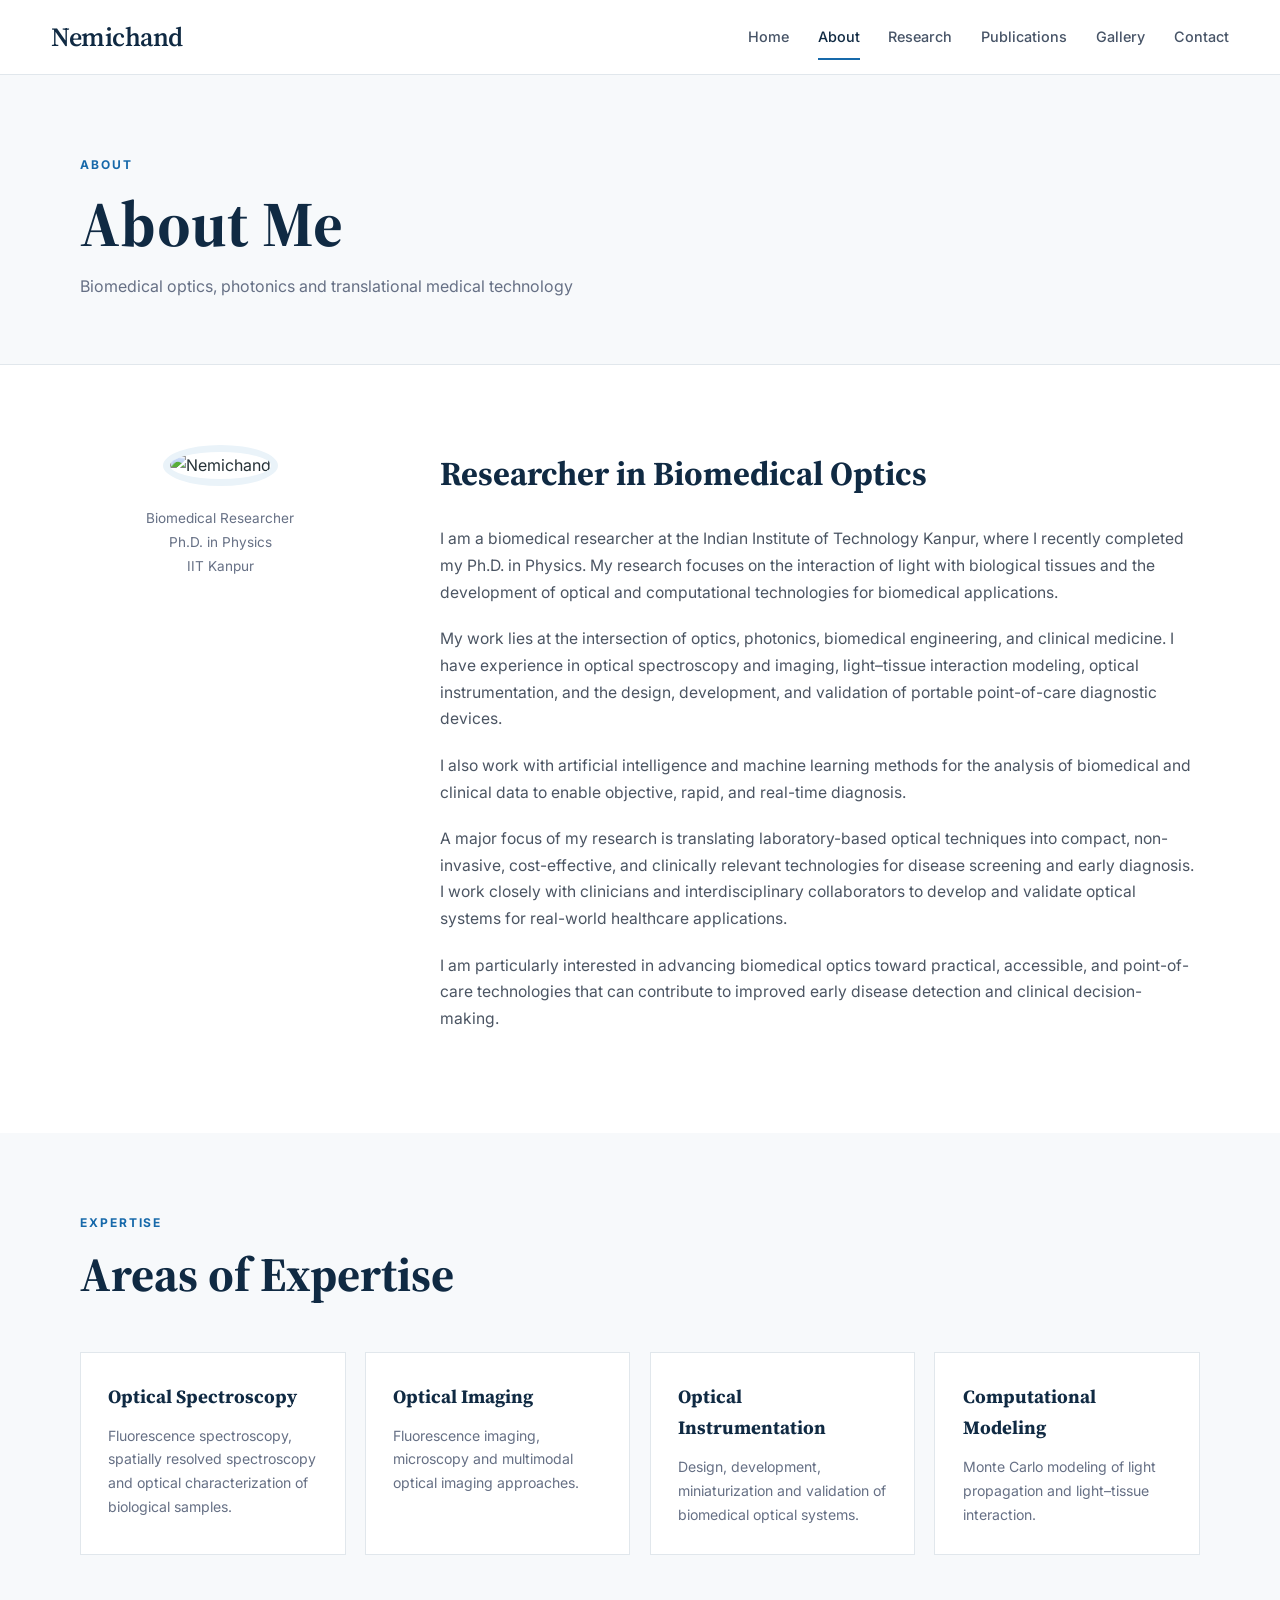
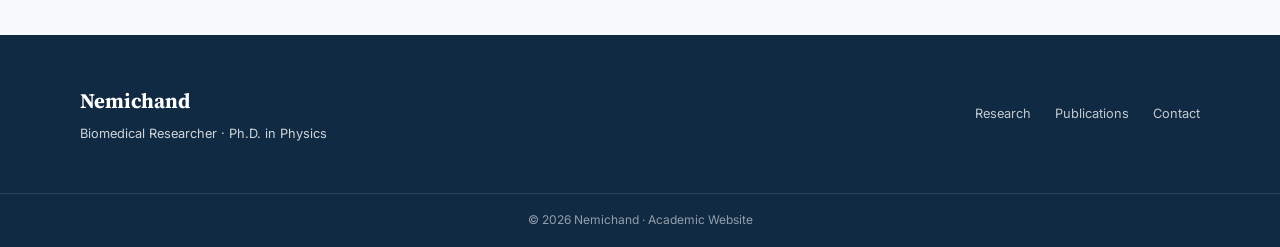
==== about.html @ a951f39e "Create about.html" ====
<!DOCTYPE html>
<html lang="en">

<head>

  <meta charset="UTF-8">
  <meta name="viewport" content="width=device-width, initial-scale=1.0">

  <title>About | Nemichand</title>

  <link rel="preconnect" href="https://fonts.googleapis.com">
  <link rel="preconnect" href="https://fonts.gstatic.com" crossorigin>

  <link href="https://fonts.googleapis.com/css2?family=Inter:wght@400;500;600;700&family=Source+Serif+4:wght@500;600&display=swap"
        rel="stylesheet">

  <link rel="stylesheet" href="style.css">

</head>

<body>


<header class="site-header">

  <div class="nav-container">

    <a href="index.html" class="logo">Nemichand</a>

    <nav class="main-nav">

      <a href="index.html">Home</a>
      <a href="about.html" class="active">About</a>
      <a href="research.html">Research</a>
      <a href="publications.html">Publications</a>
      <a href="gallery.html">Gallery</a>
      <a href="contact.html">Contact</a>

    </nav>

  </div>

</header>


<main>

<section class="page-header">

  <div class="container">

    <p class="eyebrow">ABOUT</p>

    <h1>About Me</h1>

    <p>
      Biomedical optics, photonics and translational medical technology
    </p>

  </div>

</section>


<section class="content-section">

  <div class="container">

    <div class="about-grid">

      <div class="profile-column">

        <img
          src="profile1.jpeg"
          alt="Nemichand"
          class="profile-image"
        >

        <div class="profile-caption">
          Biomedical Researcher<br>
          Ph.D. in Physics<br>
          IIT Kanpur
        </div>

      </div>


      <div class="about-text">

        <h2>
          Researcher in Biomedical Optics
        </h2>

        <p>
          I am a biomedical researcher at the Indian Institute of
          Technology Kanpur, where I recently completed my Ph.D. in
          Physics. My research focuses on the interaction of light with
          biological tissues and the development of optical and
          computational technologies for biomedical applications.
        </p>

        <p>
          My work lies at the intersection of optics, photonics,
          biomedical engineering, and clinical medicine. I have
          experience in optical spectroscopy and imaging, light–tissue
          interaction modeling, optical instrumentation, and the design,
          development, and validation of portable point-of-care
          diagnostic devices.
        </p>

        <p>
          I also work with artificial intelligence and machine learning
          methods for the analysis of biomedical and clinical data to
          enable objective, rapid, and real-time diagnosis.
        </p>

        <p>
          A major focus of my research is translating laboratory-based
          optical techniques into compact, non-invasive, cost-effective,
          and clinically relevant technologies for disease screening and
          early diagnosis. I work closely with clinicians and
          interdisciplinary collaborators to develop and validate optical
          systems for real-world healthcare applications.
        </p>

        <p>
          I am particularly interested in advancing biomedical optics
          toward practical, accessible, and point-of-care technologies
          that can contribute to improved early disease detection and
          clinical decision-making.
        </p>

      </div>

    </div>

  </div>

</section>


<section class="content-section light-section">

  <div class="container">

    <div class="section-heading">

      <p class="eyebrow">EXPERTISE</p>

      <h2>Areas of Expertise</h2>

    </div>


    <div class="expertise-grid">

      <div class="expertise-card">
        <h3>Optical Spectroscopy</h3>
        <p>
          Fluorescence spectroscopy, spatially resolved spectroscopy
          and optical characterization of biological samples.
        </p>
      </div>

      <div class="expertise-card">
        <h3>Optical Imaging</h3>
        <p>
          Fluorescence imaging, microscopy and multimodal optical
          imaging approaches.
        </p>
      </div>

      <div class="expertise-card">
        <h3>Optical Instrumentation</h3>
        <p>
          Design, development, miniaturization and validation of
          biomedical optical systems.
        </p>
      </div>

      <div class="expertise-card">
        <h3>Computational Modeling</h3>
        <p>
          Monte Carlo modeling of light propagation and light–tissue
          interaction.
        </p>
      </div>

    </div>

  </div>

</section>

</main>


<footer>

  <div class="footer-container">

    <div>
      <strong>Nemichand</strong>
      <p>Biomedical Researcher · Ph.D. in Physics</p>
    </div>

    <div class="footer-links">
      <a href="research.html">Research</a>
      <a href="publications.html">Publications</a>
      <a href="contact.html">Contact</a>
    </div>

  </div>

  <div class="copyright">
    © 2026 Nemichand · Academic Website
  </div>

</footer>

</body>
</html>
---- style.css ----
/* =========================================================
   GLOBAL
========================================================= */

* {
  margin: 0;
  padding: 0;
  box-sizing: border-box;
}

:root {
  --navy: #102a43;
  --blue: #1769aa;
  --light-blue: #eaf3f9;
  --text: #263238;
  --muted: #667085;
  --light: #f7f9fb;
  --white: #ffffff;
  --border: #e1e7ec;
}

html {
  scroll-behavior: smooth;
}

body {
  font-family: 'Inter', sans-serif;
  line-height: 1.7;
  color: var(--text);
  background: var(--white);
}

a {
  color: inherit;
}

.container {
  width: min(90%, 1120px);
  margin: auto;
}


/* =========================================================
   HEADER
========================================================= */

.site-header {
  background: rgba(255, 255, 255, 0.97);
  border-bottom: 1px solid var(--border);
  position: sticky;
  top: 0;
  z-index: 1000;
}

.nav-container {
  width: min(92%, 1200px);
  margin: auto;

  min-height: 74px;

  display: flex;
  align-items: center;
  justify-content: space-between;
}

.logo {
  text-decoration: none;
  color: var(--navy);

  font-family: 'Source Serif 4', serif;
  font-size: 1.65rem;
  font-weight: 600;

  letter-spacing: -0.02em;
}

.main-nav {
  display: flex;
  align-items: center;
  gap: 1.8rem;
}

.main-nav a {
  position: relative;

  text-decoration: none;
  color: #475467;

  font-size: 0.9rem;
  font-weight: 500;

  padding: 0.4rem 0;
}

.main-nav a::after {
  content: "";

  position: absolute;
  left: 0;
  bottom: -4px;

  width: 0;
  height: 2px;

  background: var(--blue);

  transition: width 0.25s ease;
}

.main-nav a:hover,
.main-nav a.active {
  color: var(--navy);
}

.main-nav a:hover::after,
.main-nav a.active::after {
  width: 100%;
}


/* =========================================================
   HERO
========================================================= */

.hero {
  min-height: calc(100vh - 74px);

  background:
    linear-gradient(
      90deg,
      rgba(8, 25, 40, 0.88),
      rgba(8, 25, 40, 0.55),
      rgba(8, 25, 40, 0.35)
    ),
    url("back2.jpeg") center / cover no-repeat;

  display: flex;
  align-items: center;
}

.hero-content {
  width: min(90%, 1120px);
  margin: auto;

  color: white;
}

.hero-label {
  font-size: 0.78rem;
  font-weight: 600;

  letter-spacing: 0.18em;

  margin-bottom: 1.2rem;

  opacity: 0.9;
}

.hero-content h1 {
  font-family: 'Source Serif 4', serif;

  font-size: clamp(3.2rem, 7vw, 5.8rem);
  line-height: 1.05;

  font-weight: 600;

  margin-bottom: 1rem;
}

.hero-subtitle {
  font-size: 1.25rem;
  line-height: 1.6;

  margin-bottom: 1.2rem;
}

.hero-description {
  max-width: 680px;

  font-size: 1.05rem;
  line-height: 1.8;

  color: rgba(255, 255, 255, 0.88);

  margin-bottom: 2rem;
}

.hero-buttons {
  display: flex;
  gap: 1rem;
  flex-wrap: wrap;
}


/* =========================================================
   BUTTONS
========================================================= */

.btn {
  display: inline-block;

  padding: 0.75rem 1.4rem;

  border-radius: 4px;

  text-decoration: none;

  font-size: 0.9rem;
  font-weight: 600;

  transition:
    transform 0.2s ease,
    background 0.2s ease;
}

.btn:hover {
  transform: translateY(-2px);
}

.btn-primary {
  background: var(--blue);
  color: white;
}

.btn-primary:hover {
  background: #125789;
}

.btn-outline {
  color: white;
  border: 1px solid rgba(255, 255, 255, 0.65);
}

.btn-outline:hover {
  background: rgba(255, 255, 255, 0.1);
}


/* =========================================================
   HOME SECTION
========================================================= */

.home-section {
  padding: 6rem 0;
}

.section-heading {
  max-width: 760px;
  margin-bottom: 3rem;
}

.section-heading.center {
  text-align: center;
  margin-left: auto;
  margin-right: auto;
}

.section-heading h2 {
  font-family: 'Source Serif 4', serif;

  color: var(--navy);

  font-size: clamp(2rem, 4vw, 3rem);

  line-height: 1.25;

  margin-bottom: 1rem;
}

.section-heading > p:last-child {
  color: var(--muted);
}


/* =========================================================
   EYEBROW
========================================================= */

.eyebrow {
  color: var(--blue);

  font-size: 0.75rem;
  font-weight: 700;

  letter-spacing: 0.16em;

  margin-bottom: 0.7rem;
}


/* =========================================================
   RESEARCH PREVIEW
========================================================= */

.research-preview {
  display: grid;

  grid-template-columns:
    repeat(4, 1fr);

  gap: 1px;

  background: var(--border);

  border: 1px solid var(--border);
}

.research-preview-card {
  background: white;

  padding: 2rem;

  min-height: 250px;

  transition:
    background 0.25s ease,
    transform 0.25s ease;
}

.research-preview-card:hover {
  background: var(--light-blue);

  transform: translateY(-3px);
}

.number {
  display: block;

  color: var(--blue);

  font-size: 0.78rem;
  font-weight: 700;

  margin-bottom: 2rem;
}

.research-preview-card h3 {
  color: var(--navy);

  font-family: 'Source Serif 4', serif;

  font-size: 1.35rem;

  line-height: 1.3;

  margin-bottom: 1rem;
}

.research-preview-card p {
  color: var(--muted);

  font-size: 0.9rem;
}


/* =========================================================
   TEXT LINK
========================================================= */

.center-button {
  text-align: center;
  margin-top: 2.5rem;
}

.text-link {
  color: var(--blue);

  font-size: 0.9rem;
  font-weight: 600;

  text-decoration: none;
}

.text-link:hover {
  text-decoration: underline;
}


/* =========================================================
   HOME HIGHLIGHTS
========================================================= */

.home-highlight {
  background: var(--light);
  padding: 4rem 0;
}

.highlight-grid {
  display: grid;

  grid-template-columns:
    repeat(3, 1fr);

  gap: 1.5rem;
}

.highlight-item {
  display: flex;

  gap: 1.5rem;

  text-decoration: none;

  padding: 1.7rem;

  background: white;

  border: 1px solid var(--border);

  transition:
    transform 0.25s ease,
    border-color 0.25s ease;
}

.highlight-item:hover {
  transform: translateY(-3px);

  border-color: #b8c9d6;
}

.highlight-number {
  color: var(--blue);

  font-size: 0.75rem;
  font-weight: 700;
}

.highlight-item h3 {
  color: var(--navy);

  font-family: 'Source Serif 4', serif;

  margin-bottom: 0.3rem;
}

.highlight-item p {
  color: var(--muted);

  font-size: 0.85rem;
}


/* =========================================================
   PAGE HEADER
========================================================= */

.page-header {
  background: var(--light);

  border-bottom: 1px solid var(--border);

  padding: 5rem 0 4rem;
}

.page-header h1 {
  font-family: 'Source Serif 4', serif;

  color: var(--navy);

  font-size: clamp(2.5rem, 5vw, 4rem);

  line-height: 1.15;

  margin-bottom: 0.8rem;
}

.page-header p:last-child {
  color: var(--muted);

  font-size: 1rem;
}


/* =========================================================
   CONTENT
========================================================= */

.content-section {
  padding: 5rem 0;
}

.light-section {
  background: var(--light);
}


/* =========================================================
   ABOUT
========================================================= */

.about-grid {
  display: grid;

  grid-template-columns: 280px 1fr;

  gap: 5rem;

  align-items: start;
}

.profile-column {
  text-align: center;
}

.profile-image {
  width: 230px;
  height: 230px;

  object-fit: cover;

  border-radius: 50%;

  border: 7px solid var(--light-blue);
}

.profile-caption {
  margin-top: 1.2rem;

  color: var(--muted);

  font-size: 0.85rem;

  line-height: 1.8;
}

.about-text h2 {
  font-family: 'Source Serif 4', serif;

  color: var(--navy);

  font-size: 2.1rem;

  margin-bottom: 1.5rem;
}

.about-text p {
  color: #4b5563;

  margin-bottom: 1.25rem;

  font-size: 0.98rem;
}


/* =========================================================
   EXPERTISE
========================================================= */

.expertise-grid {
  display: grid;

  grid-template-columns:
    repeat(4, 1fr);

  gap: 1.2rem;
}

.expertise-card {
  background: white;

  padding: 1.7rem;

  border: 1px solid var(--border);
}

.expertise-card h3 {
  color: var(--navy);

  font-family: 'Source Serif 4', serif;

  margin-bottom: 0.7rem;
}

.expertise-card p {
  color: var(--muted);

  font-size: 0.88rem;
}


/* =========================================================
   RESEARCH PAGE
========================================================= */

.research-detail-list {
  max-width: 950px;
}

.research-detail {
  display: grid;

  grid-template-columns: 80px 1fr;

  gap: 2rem;

  padding: 2.5rem 0;

  border-bottom: 1px solid var(--border);
}

.research-detail:first-child {
  padding-top: 0;
}

.research-number {
  color: var(--blue);

  font-size: 0.8rem;
  font-weight: 700;

  padding-top: 0.4rem;
}

.research-detail h2 {
  color: var(--navy);

  font-family: 'Source Serif 4', serif;

  font-size: 1.65rem;

  margin-bottom: 0.7rem;
}

.research-detail p {
  color: var(--muted);

  max-width: 780px;

  font-size: 0.95rem;
}


/* =========================================================
   PUBLICATIONS
========================================================= */

.publication-list {
  max-width: 1000px;
}

.publication {
  display: grid;

  grid-template-columns: 110px 1fr;

  gap: 2rem;

  padding: 2.5rem 0;

  border-bottom: 1px solid var(--border);
}

.publication:first-child {
  padding-top: 0;
}

.publication-type {
  align-self: start;

  color: var(--blue);

  font-size: 0.68rem;

  font-weight: 700;

  letter-spacing: 0.12em;

  padding-top: 0.35rem;
}

.publication-type.patent {
  color: #7b4f00;
}

.publication-type.conference {
  color: #5c4a9a;
}

.publication-content h2 {
  color: var(--navy);

  font-family: 'Source Serif 4', serif;

  font-size: 1.35rem;

  line-height: 1.45;

  margin-bottom: 0.8rem;
}

.authors {
  color: #475467;

  font-size: 0.9rem;

  margin-bottom: 0.5rem;
}

.journal {
  color: var(--muted);

  font-size: 0.85rem;

  margin-bottom: 1rem;
}

.small-btn {
  display: inline-block;

  color: var(--blue);

  border: 1px solid #b8cbd9;

  padding: 0.45rem 0.8rem;

  border-radius: 3px;

  font-size: 0.78rem;

  font-weight: 600;

  text-decoration: none;
}

.small-btn:hover {
  background: var(--light-blue);
}


/* =========================================================
   GALLERY
========================================================= */

.gallery-section {
  margin-bottom: 5rem;
}

.gallery-title {
  margin-bottom: 1.5rem;
}

.gallery-title h2 {
  color: var(--navy);

  font-family: 'Source Serif 4', serif;

  font-size: 2rem;
}

.gallery-grid {
  display: grid;

  grid-template-columns:
    repeat(3, 1fr);

  gap: 1rem;
}

.gallery-grid img {
  width: 100%;

  height: 260px;

  object-fit: cover;

  display: block;

  border-radius: 4px;

  transition:
    transform 0.3s ease,
    opacity 0.3s ease;
}

.gallery-grid img:hover {
  transform: scale(1.02);

  opacity: 0.92;
}


/* =========================================================
   CONTACT
========================================================= */

.contact-grid {
  display: grid;

  grid-template-columns: 1fr 1fr;

  gap: 6rem;

  max-width: 950px;
}

.contact-intro h2 {
  font-family: 'Source Serif 4', serif;

  color: var(--navy);

  font-size: 2.6rem;

  margin-bottom: 1rem;
}

.contact-intro p:last-child {
  color: var(--muted);

  font-size: 0.95rem;
}

.contact-item {
  padding: 1.5rem 0;

  border-bottom: 1px solid var(--border);
}

.contact-label {
  display: block;

  color: var(--navy);

  font-size: 0.75rem;

  font-weight: 700;

  letter-spacing: 0.1em;

  text-transform: uppercase;

  margin-bottom: 0.5rem;
}

.contact-item a {
  display: block;

  color: var(--blue);

  text-decoration: none;

  font-size: 0.9rem;

  margin-bottom: 0.25rem;
}

.contact-item a:hover {
  text-decoration: underline;
}

.profile-links {
  display: flex;

  gap: 1.5rem;
}


/* =========================================================
   FOOTER
========================================================= */

footer {
  background: #102a43;

  color: rgba(255, 255, 255, 0.8);

  margin-top: 0;
}

.footer-container {
  width: min(90%, 1120px);

  margin: auto;

  padding: 3rem 0;

  display: flex;

  justify-content: space-between;

  gap: 2rem;
}

.footer-container strong {
  color: white;

  font-family: 'Source Serif 4', serif;

  font-size: 1.3rem;
}

.footer-container p {
  font-size: 0.8rem;

  margin-top: 0.3rem;
}

.footer-links {
  display: flex;

  gap: 1.5rem;

  align-items: center;
}

.footer-links a {
  color: rgba(255, 255, 255, 0.75);

  text-decoration: none;

  font-size: 0.8rem;
}

.footer-links a:hover {
  color: white;
}

.copyright {
  border-top: 1px solid rgba(255, 255, 255, 0.12);

  text-align: center;

  padding: 1rem;

  font-size: 0.75rem;

  color: rgba(255, 255, 255, 0.55);
}


/* =========================================================
   RESPONSIVE
========================================================= */

@media (max-width: 900px) {

  .research-preview {
    grid-template-columns: repeat(2, 1fr);
  }

  .expertise-grid {
    grid-template-columns: repeat(2, 1fr);
  }

  .about-grid {
    grid-template-columns: 220px 1fr;

    gap: 3rem;
  }

  .contact-grid {
    gap: 3rem;
  }

}


@media (max-width: 700px) {

  .nav-container {
    flex-direction: column;

    padding: 1rem 0;

    gap: 0.8rem;
  }

  .main-nav {
    width: 100%;

    justify-content: center;

    gap: 1rem;

    flex-wrap: wrap;
  }

  .main-nav a {
    font-size: 0.78rem;
  }

  .hero {
    min-height: 80vh;
  }

  .hero-content {
    text-align: center;
  }

  .hero-description {
    margin-left: auto;
    margin-right: auto;
  }

  .hero-buttons {
    justify-content: center;
  }

  .research-preview {
    grid-template-columns: 1fr;
  }

  .highlight-grid {
    grid-template-columns: 1fr;
  }

  .about-grid {
    grid-template-columns: 1fr;

    text-align: center;
  }

  .about-text {
    text-align: left;
  }

  .expertise-grid {
    grid-template-columns: 1fr;
  }

  .research-detail {
    grid-template-columns: 45px 1fr;

    gap: 1rem;
  }

  .research-detail h2 {
    font-size: 1.35rem;
  }

  .publication {
    grid-template-columns: 1fr;

    gap: 0.5rem;
  }

  .publication-type {
    margin-bottom: 0.3rem;
  }

  .gallery-grid {
    grid-template-columns: 1fr 1fr;
  }

  .gallery-grid img {
    height: 200px;
  }

  .contact-grid {
    grid-template-columns: 1fr;

    gap: 3rem;
  }

  .footer-container {
    flex-direction: column;
  }

}


@media (max-width: 450px) {

  .gallery-grid {
    grid-template-columns: 1fr;
  }

  .gallery-grid img {
    height: 250px;
  }

}
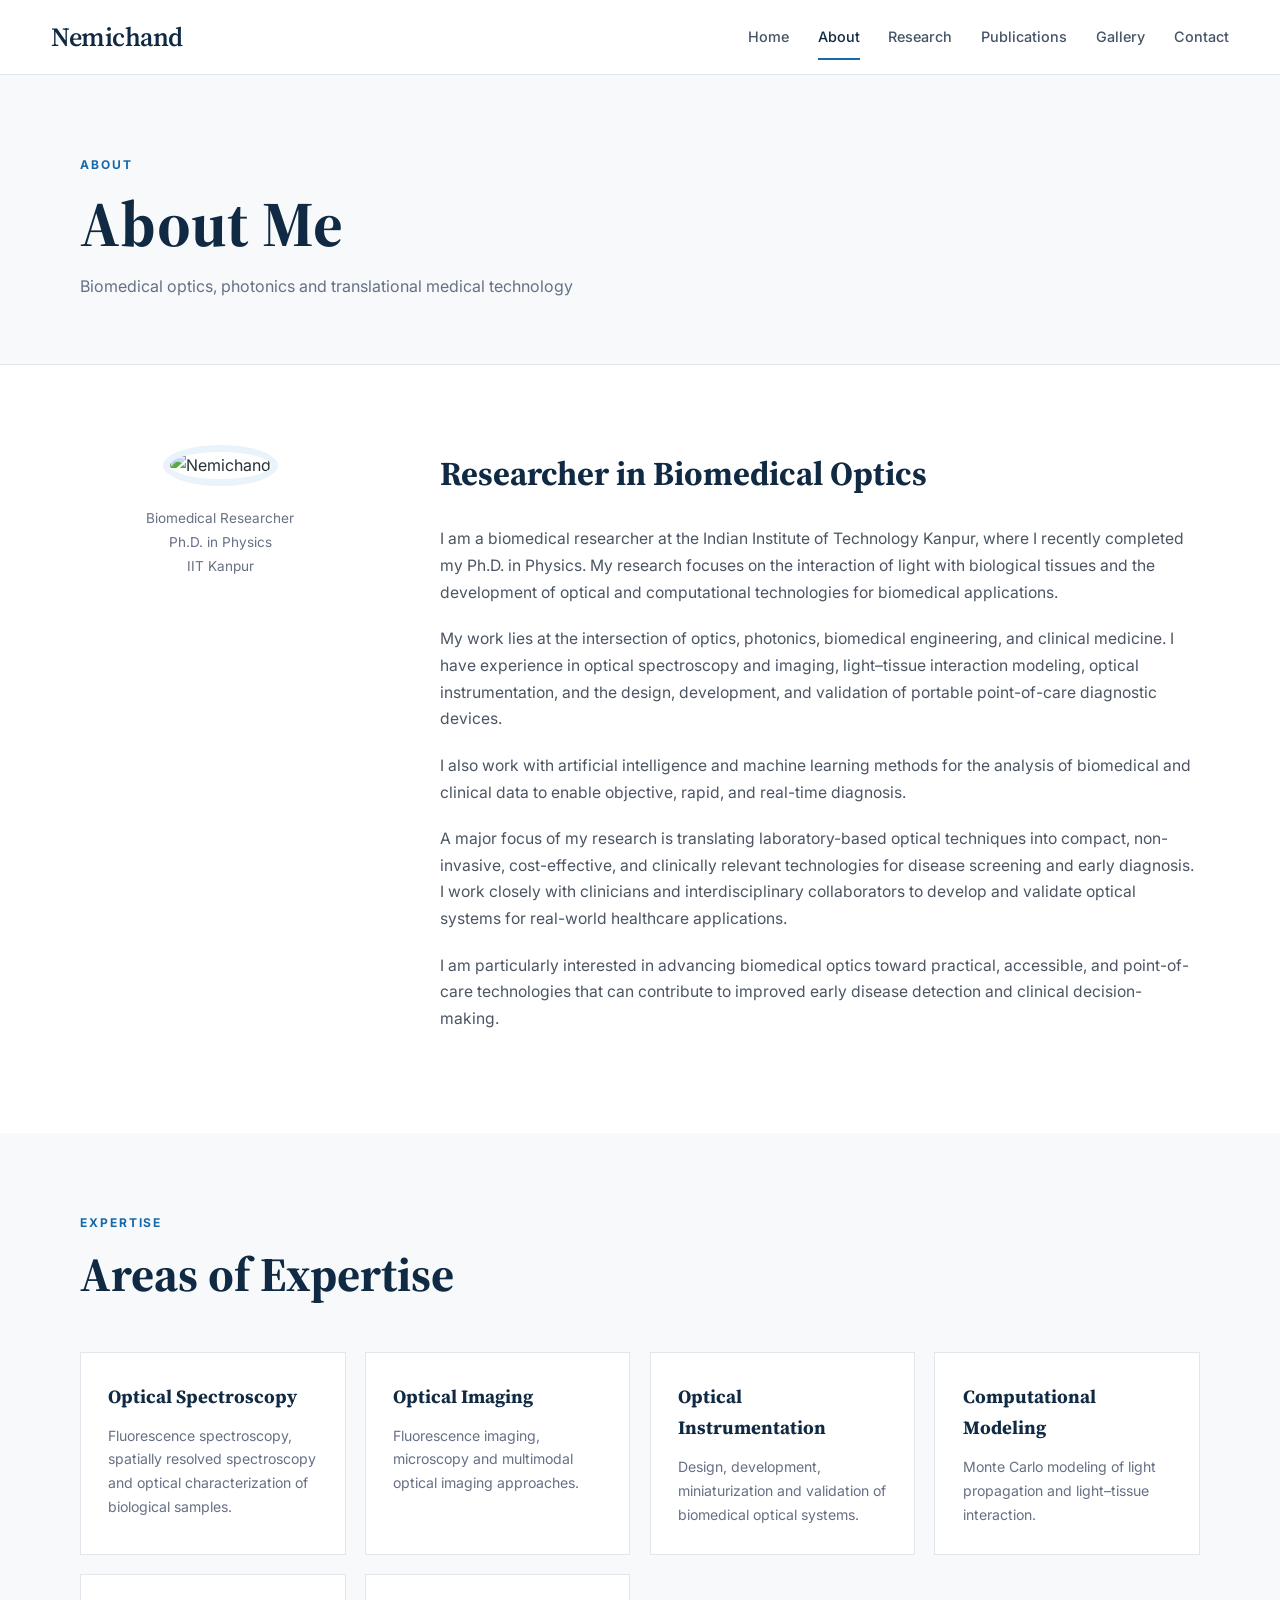
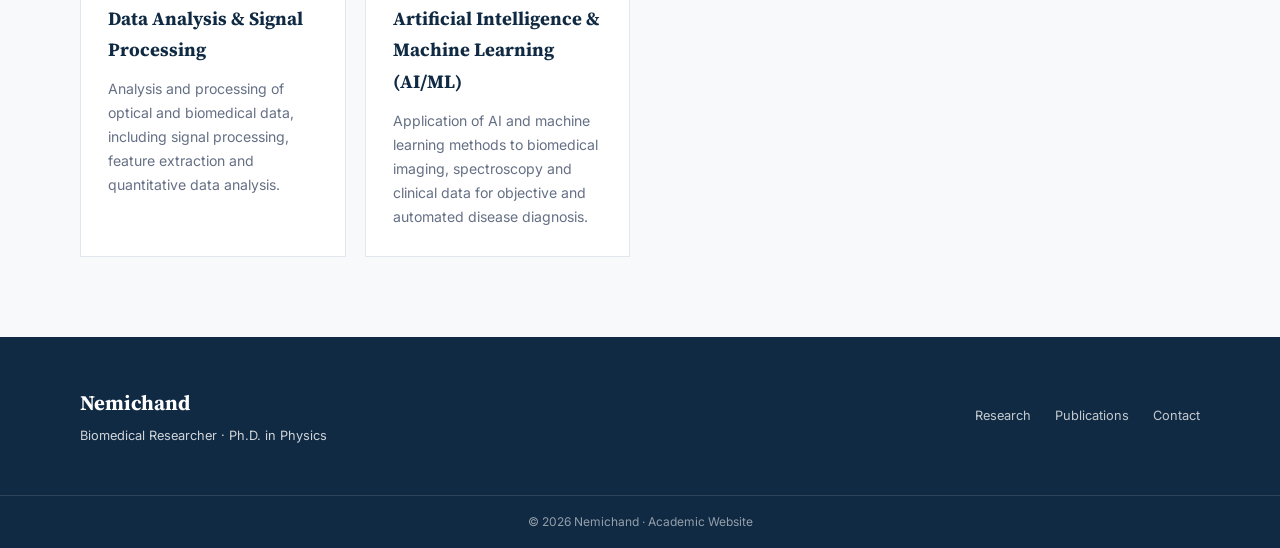
==== commit 3c4d9afb: "Update about.html" ====
--- a/about.html
+++ b/about.html
@@ -152,41 +152,60 @@
     </div>
 
 
-    <div class="expertise-grid">
-
-      <div class="expertise-card">
-        <h3>Optical Spectroscopy</h3>
-        <p>
-          Fluorescence spectroscopy, spatially resolved spectroscopy
-          and optical characterization of biological samples.
-        </p>
-      </div>
-
-      <div class="expertise-card">
-        <h3>Optical Imaging</h3>
-        <p>
-          Fluorescence imaging, microscopy and multimodal optical
-          imaging approaches.
-        </p>
-      </div>
-
-      <div class="expertise-card">
-        <h3>Optical Instrumentation</h3>
-        <p>
-          Design, development, miniaturization and validation of
-          biomedical optical systems.
-        </p>
-      </div>
-
-      <div class="expertise-card">
-        <h3>Computational Modeling</h3>
-        <p>
-          Monte Carlo modeling of light propagation and light–tissue
-          interaction.
-        </p>
-      </div>
-
-    </div>
+<div class="expertise-grid">
+
+  <div class="expertise-card">
+    <h3>Optical Spectroscopy</h3>
+    <p>
+      Fluorescence spectroscopy, spatially resolved spectroscopy
+      and optical characterization of biological samples.
+    </p>
+  </div>
+
+  <div class="expertise-card">
+    <h3>Optical Imaging</h3>
+    <p>
+      Fluorescence imaging, microscopy and multimodal optical
+      imaging approaches.
+    </p>
+  </div>
+
+  <div class="expertise-card">
+    <h3>Optical Instrumentation</h3>
+    <p>
+      Design, development, miniaturization and validation of
+      biomedical optical systems.
+    </p>
+  </div>
+
+  <div class="expertise-card">
+    <h3>Computational Modeling</h3>
+    <p>
+      Monte Carlo modeling of light propagation and light–tissue
+      interaction.
+    </p>
+  </div>
+
+  <div class="expertise-card">
+    <h3>Data Analysis &amp; Signal Processing</h3>
+    <p>
+      Analysis and processing of optical and biomedical data,
+      including signal processing, feature extraction and
+      quantitative data analysis.
+    </p>
+  </div>
+
+  <div class="expertise-card">
+    <h3>Artificial Intelligence &amp; Machine Learning (AI/ML)</h3>
+    <p>
+      Application of AI and machine learning methods to biomedical
+      imaging, spectroscopy and clinical data for objective and
+      automated disease diagnosis.
+    </p>
+  </div>
+
+</div>
+
 
   </div>
 
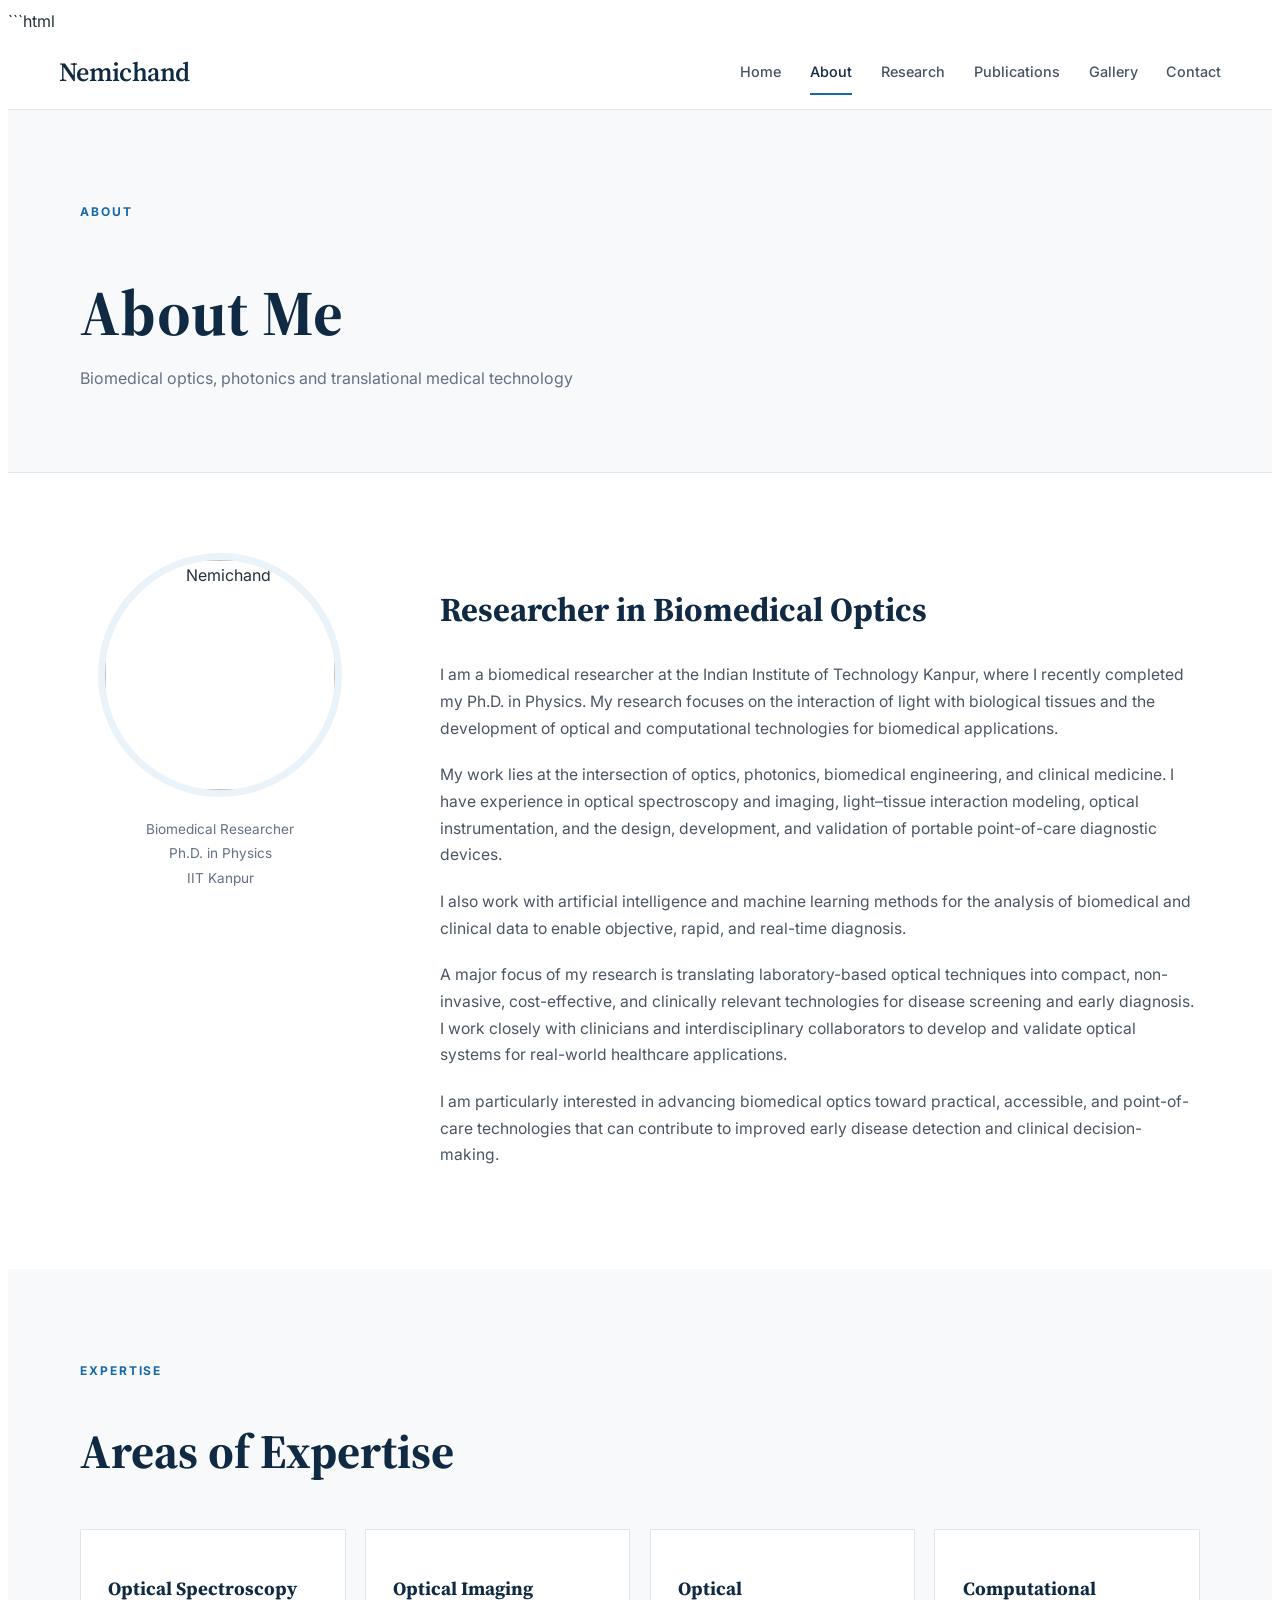
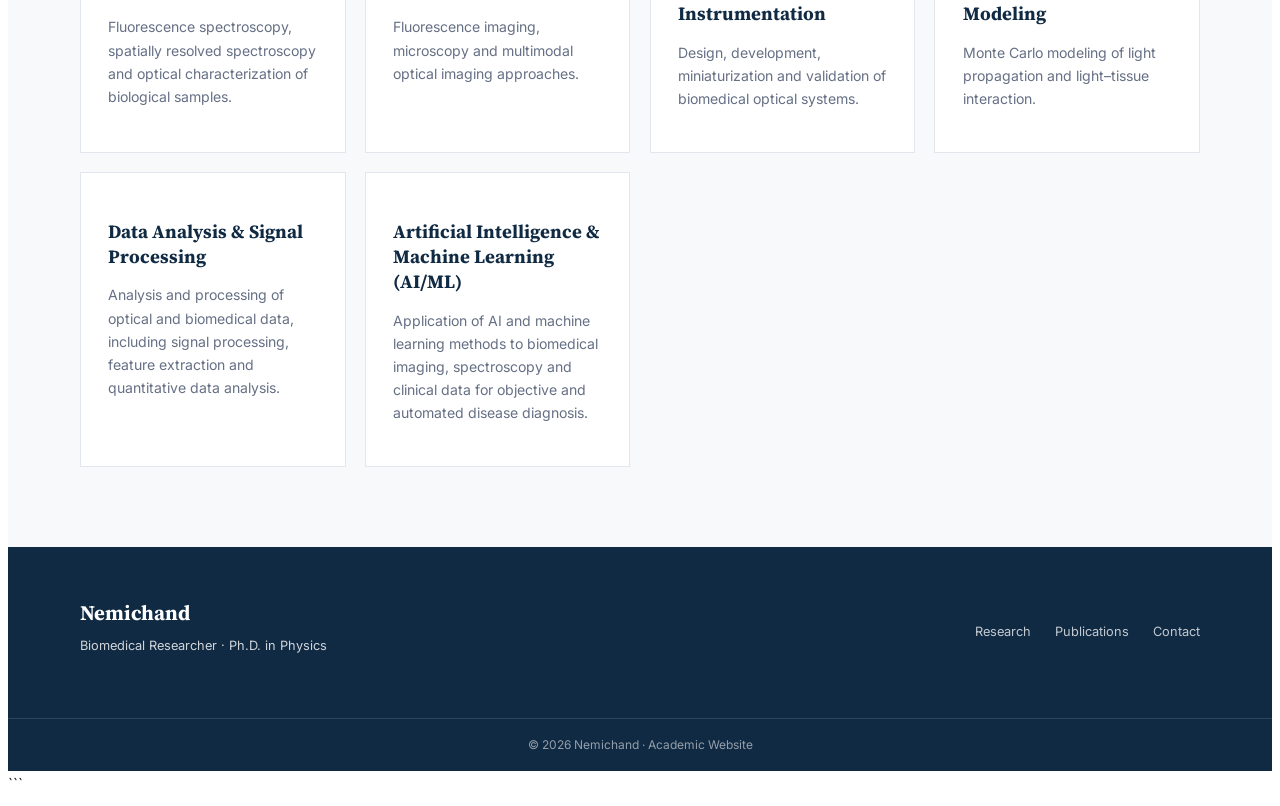
==== commit 95729e2a: "Update about.html" ====
--- a/about.html
+++ b/about.html
@@ -1,3 +1,4 @@
+```html
 <!DOCTYPE html>
 <html lang="en">
 
@@ -45,197 +46,248 @@
 
 <main>
 
-<section class="page-header">
-
-  <div class="container">
-
-    <p class="eyebrow">ABOUT</p>
-
-    <h1>About Me</h1>
-
-    <p>
-      Biomedical optics, photonics and translational medical technology
-    </p>
-
-  </div>
-
-</section>
-
-
-<section class="content-section">
-
-  <div class="container">
-
-    <div class="about-grid">
-
-      <div class="profile-column">
-
-        <img
-          src="profile1.jpeg"
-          alt="Nemichand"
-          class="profile-image"
-        >
-
-        <div class="profile-caption">
-          Biomedical Researcher<br>
-          Ph.D. in Physics<br>
-          IIT Kanpur
+  <!-- =====================================================
+       PAGE HEADER
+  ====================================================== -->
+
+  <section class="page-header">
+
+    <div class="container">
+
+      <p class="eyebrow">ABOUT</p>
+
+      <h1>About Me</h1>
+
+      <p>
+        Biomedical optics, photonics and translational medical technology
+      </p>
+
+    </div>
+
+  </section>
+
+
+  <!-- =====================================================
+       ABOUT ME
+  ====================================================== -->
+
+  <section class="content-section">
+
+    <div class="container">
+
+      <div class="about-grid">
+
+        <div class="profile-column">
+
+          <img
+            src="profile1.jpeg"
+            alt="Nemichand"
+            class="profile-image"
+          >
+
+          <div class="profile-caption">
+            Biomedical Researcher<br>
+            Ph.D. in Physics<br>
+            IIT Kanpur
+          </div>
+
+        </div>
+
+
+        <div class="about-text">
+
+          <h2>
+            Researcher in Biomedical Optics
+          </h2>
+
+          <p>
+            I am a biomedical researcher at the Indian Institute of
+            Technology Kanpur, where I recently completed my Ph.D. in
+            Physics. My research focuses on the interaction of light with
+            biological tissues and the development of optical and
+            computational technologies for biomedical applications.
+          </p>
+
+          <p>
+            My work lies at the intersection of optics, photonics,
+            biomedical engineering, and clinical medicine. I have
+            experience in optical spectroscopy and imaging, light–tissue
+            interaction modeling, optical instrumentation, and the design,
+            development, and validation of portable point-of-care
+            diagnostic devices.
+          </p>
+
+          <p>
+            I also work with artificial intelligence and machine learning
+            methods for the analysis of biomedical and clinical data to
+            enable objective, rapid, and real-time diagnosis.
+          </p>
+
+          <p>
+            A major focus of my research is translating laboratory-based
+            optical techniques into compact, non-invasive, cost-effective,
+            and clinically relevant technologies for disease screening and
+            early diagnosis. I work closely with clinicians and
+            interdisciplinary collaborators to develop and validate optical
+            systems for real-world healthcare applications.
+          </p>
+
+          <p>
+            I am particularly interested in advancing biomedical optics
+            toward practical, accessible, and point-of-care technologies
+            that can contribute to improved early disease detection and
+            clinical decision-making.
+          </p>
+
         </div>
 
       </div>
 
-
-      <div class="about-text">
-
-        <h2>
-          Researcher in Biomedical Optics
-        </h2>
-
-        <p>
-          I am a biomedical researcher at the Indian Institute of
-          Technology Kanpur, where I recently completed my Ph.D. in
-          Physics. My research focuses on the interaction of light with
-          biological tissues and the development of optical and
-          computational technologies for biomedical applications.
-        </p>
-
-        <p>
-          My work lies at the intersection of optics, photonics,
-          biomedical engineering, and clinical medicine. I have
-          experience in optical spectroscopy and imaging, light–tissue
-          interaction modeling, optical instrumentation, and the design,
-          development, and validation of portable point-of-care
-          diagnostic devices.
-        </p>
-
-        <p>
-          I also work with artificial intelligence and machine learning
-          methods for the analysis of biomedical and clinical data to
-          enable objective, rapid, and real-time diagnosis.
-        </p>
-
-        <p>
-          A major focus of my research is translating laboratory-based
-          optical techniques into compact, non-invasive, cost-effective,
-          and clinically relevant technologies for disease screening and
-          early diagnosis. I work closely with clinicians and
-          interdisciplinary collaborators to develop and validate optical
-          systems for real-world healthcare applications.
-        </p>
-
-        <p>
-          I am particularly interested in advancing biomedical optics
-          toward practical, accessible, and point-of-care technologies
-          that can contribute to improved early disease detection and
-          clinical decision-making.
-        </p>
+    </div>
+
+  </section>
+
+
+  <!-- =====================================================
+       AREAS OF EXPERTISE
+  ====================================================== -->
+
+  <section class="content-section light-section">
+
+    <div class="container">
+
+      <div class="section-heading">
+
+        <p class="eyebrow">EXPERTISE</p>
+
+        <h2>Areas of Expertise</h2>
 
       </div>
 
-    </div>
-
-  </div>
-
-</section>
-
-
-<section class="content-section light-section">
-
-  <div class="container">
-
-    <div class="section-heading">
-
-      <p class="eyebrow">EXPERTISE</p>
-
-      <h2>Areas of Expertise</h2>
-
-    </div>
-
-
-<div class="expertise-grid">
-
-  <div class="expertise-card">
-    <h3>Optical Spectroscopy</h3>
-    <p>
-      Fluorescence spectroscopy, spatially resolved spectroscopy
-      and optical characterization of biological samples.
-    </p>
-  </div>
-
-  <div class="expertise-card">
-    <h3>Optical Imaging</h3>
-    <p>
-      Fluorescence imaging, microscopy and multimodal optical
-      imaging approaches.
-    </p>
-  </div>
-
-  <div class="expertise-card">
-    <h3>Optical Instrumentation</h3>
-    <p>
-      Design, development, miniaturization and validation of
-      biomedical optical systems.
-    </p>
-  </div>
-
-  <div class="expertise-card">
-    <h3>Computational Modeling</h3>
-    <p>
-      Monte Carlo modeling of light propagation and light–tissue
-      interaction.
-    </p>
-  </div>
-
-  <div class="expertise-card">
-    <h3>Data Analysis &amp; Signal Processing</h3>
-    <p>
-      Analysis and processing of optical and biomedical data,
-      including signal processing, feature extraction and
-      quantitative data analysis.
-    </p>
-  </div>
-
-  <div class="expertise-card">
-    <h3>Artificial Intelligence &amp; Machine Learning (AI/ML)</h3>
-    <p>
-      Application of AI and machine learning methods to biomedical
-      imaging, spectroscopy and clinical data for objective and
-      automated disease diagnosis.
-    </p>
-  </div>
-
-</div>
-
-
-  </div>
-
-</section>
+
+      <div class="expertise-grid">
+
+        <div class="expertise-card">
+
+          <h3>Optical Spectroscopy</h3>
+
+          <p>
+            Fluorescence spectroscopy, spatially resolved spectroscopy
+            and optical characterization of biological samples.
+          </p>
+
+        </div>
+
+
+        <div class="expertise-card">
+
+          <h3>Optical Imaging</h3>
+
+          <p>
+            Fluorescence imaging, microscopy and multimodal optical
+            imaging approaches.
+          </p>
+
+        </div>
+
+
+        <div class="expertise-card">
+
+          <h3>Optical Instrumentation</h3>
+
+          <p>
+            Design, development, miniaturization and validation of
+            biomedical optical systems.
+          </p>
+
+        </div>
+
+
+        <div class="expertise-card">
+
+          <h3>Computational Modeling</h3>
+
+          <p>
+            Monte Carlo modeling of light propagation and light–tissue
+            interaction.
+          </p>
+
+        </div>
+
+
+        <div class="expertise-card">
+
+          <h3>Data Analysis &amp; Signal Processing</h3>
+
+          <p>
+            Analysis and processing of optical and biomedical data,
+            including signal processing, feature extraction and
+            quantitative data analysis.
+          </p>
+
+        </div>
+
+
+        <div class="expertise-card">
+
+          <h3>Artificial Intelligence &amp; Machine Learning (AI/ML)</h3>
+
+          <p>
+            Application of AI and machine learning methods to biomedical
+            imaging, spectroscopy and clinical data for objective and
+            automated disease diagnosis.
+          </p>
+
+        </div>
+
+      </div>
+
+    </div>
+
+  </section>
 
 </main>
 
 
+<!-- =======================================================
+     FOOTER
+======================================================== -->
+
 <footer>
 
   <div class="footer-container">
 
     <div>
+
       <strong>Nemichand</strong>
-      <p>Biomedical Researcher · Ph.D. in Physics</p>
-    </div>
+
+      <p>
+        Biomedical Researcher · Ph.D. in Physics
+      </p>
+
+    </div>
+
 
     <div class="footer-links">
+
       <a href="research.html">Research</a>
       <a href="publications.html">Publications</a>
       <a href="contact.html">Contact</a>
+
     </div>
 
   </div>
 
+
   <div class="copyright">
+
     © 2026 Nemichand · Academic Website
+
   </div>
 
 </footer>
+
 
 </body>
 </html>
+```
--- a/style.css
+++ b/style.css
@@ -1,3 +1,4 @@
+```css
 /* =========================================================
    GLOBAL
 ========================================================= */
@@ -561,6 +562,19 @@
   padding: 1.7rem;
 
   border: 1px solid var(--border);
+
+  transition:
+    transform 0.2s ease,
+    box-shadow 0.2s ease,
+    border-color 0.2s ease;
+}
+
+.expertise-card:hover {
+  transform: translateY(-3px);
+
+  border-color: #b8c9d6;
+
+  box-shadow: 0 6px 14px rgba(16, 42, 67, 0.08);
 }
 
 .expertise-card h3 {
@@ -569,12 +583,16 @@
   font-family: 'Source Serif 4', serif;
 
   margin-bottom: 0.7rem;
+
+  line-height: 1.35;
 }
 
 .expertise-card p {
   color: var(--muted);
 
   font-size: 0.88rem;
+
+  line-height: 1.65;
 }
 
 
@@ -1069,3 +1087,4 @@
   }
 
 }
+```
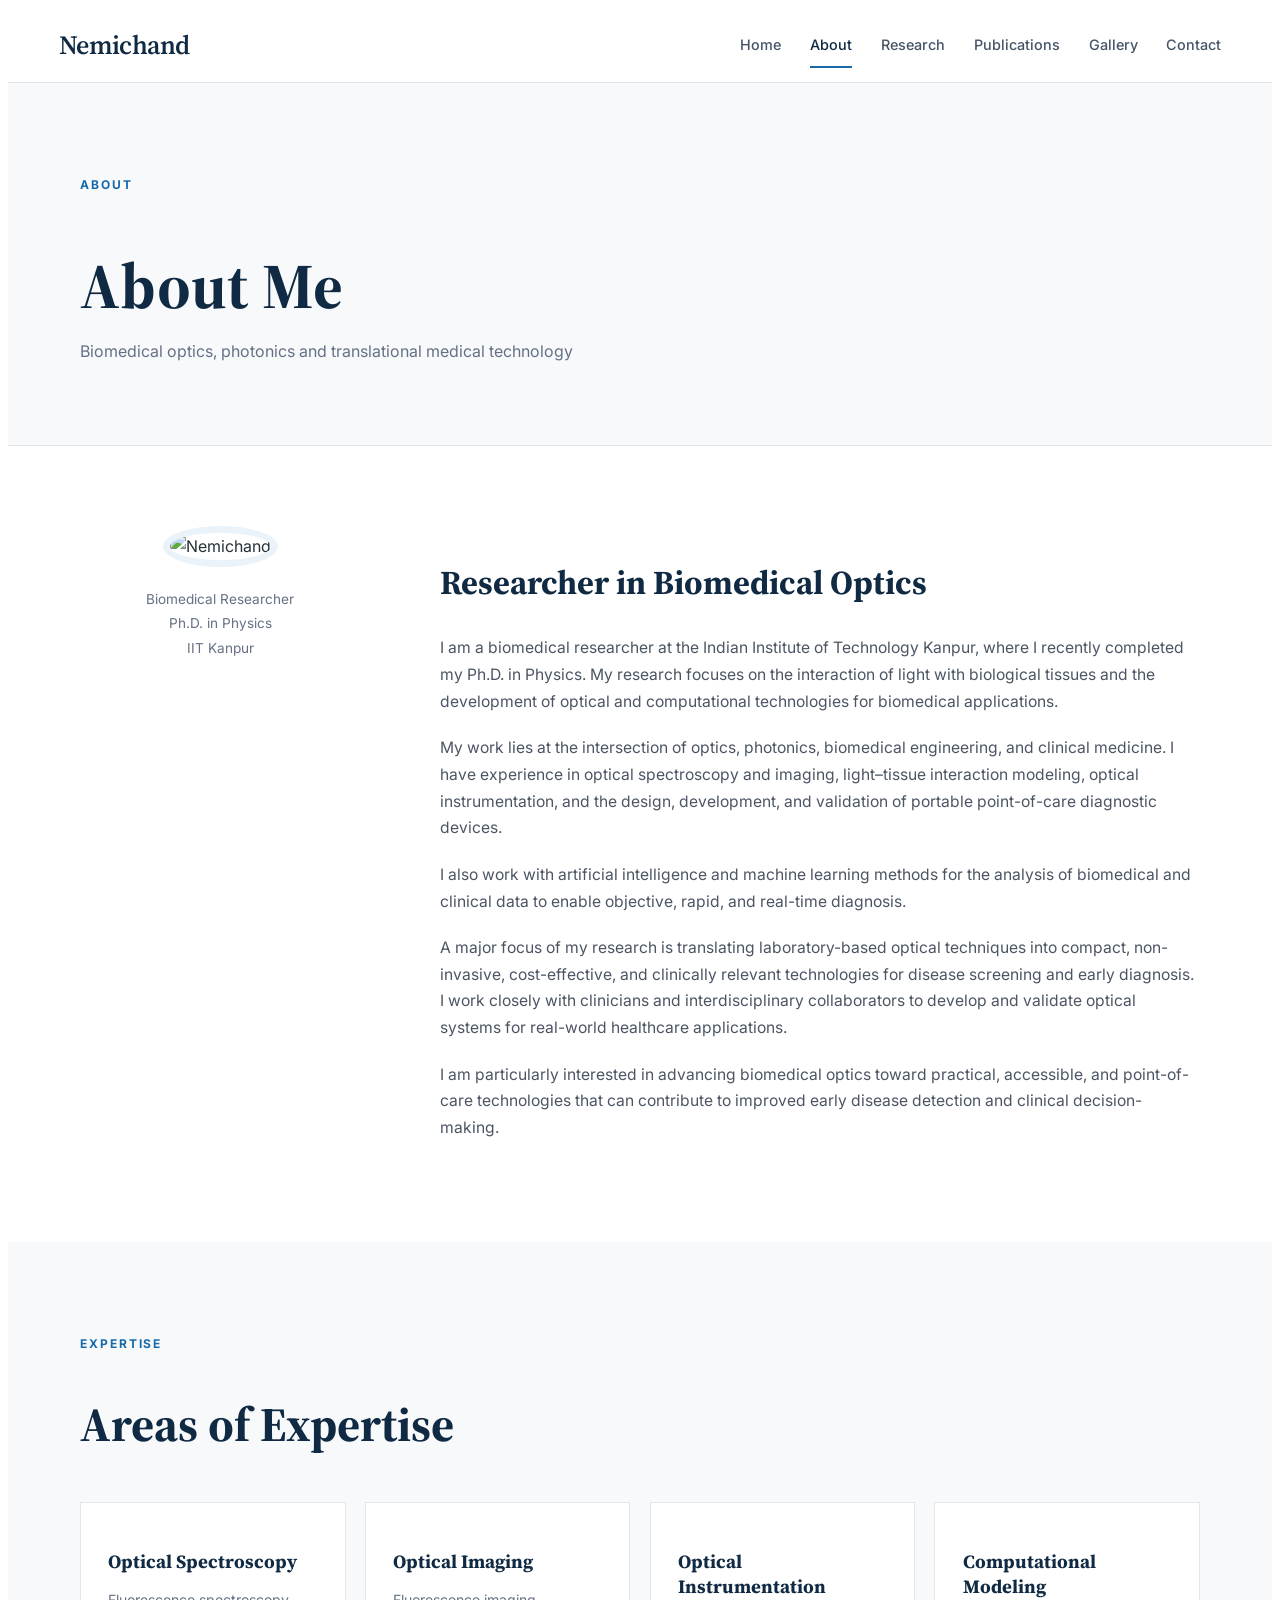
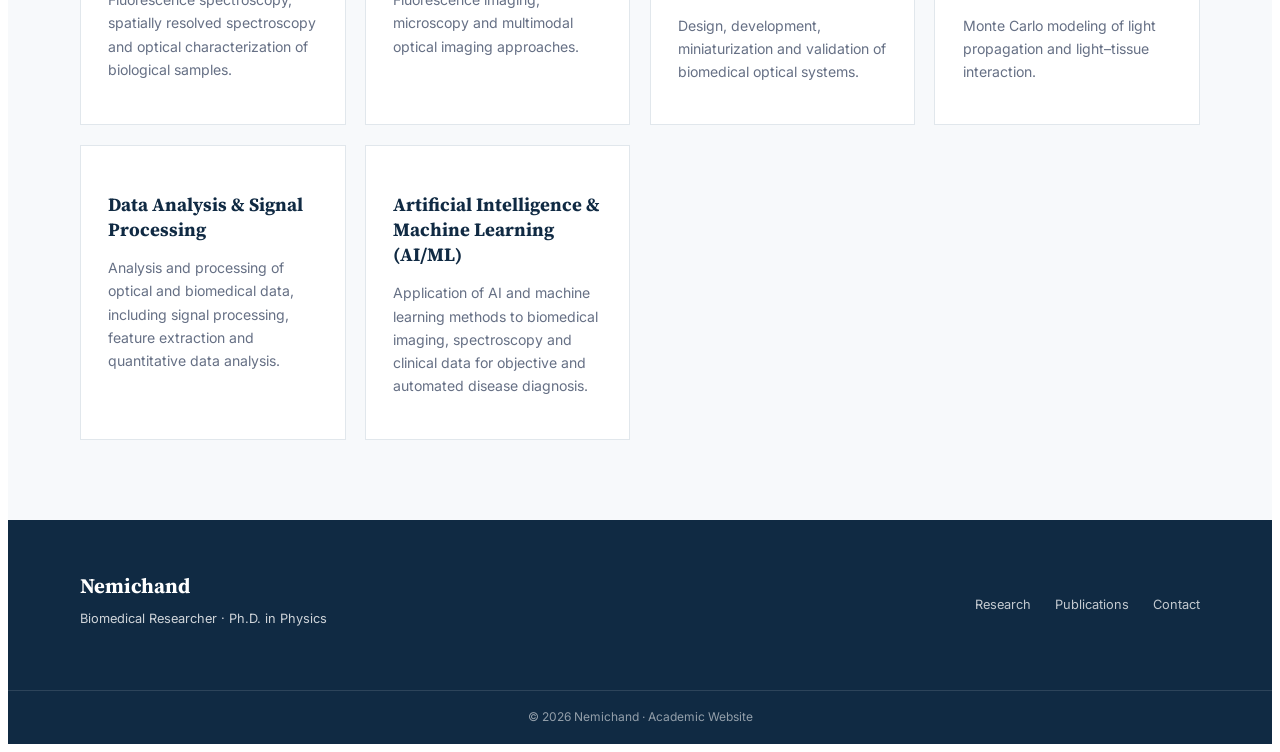
==== commit c4461c67: "Update about.html" ====
--- a/about.html
+++ b/about.html
@@ -1,4 +1,3 @@
-```html
 <!DOCTYPE html>
 <html lang="en">
 
@@ -290,4 +289,4 @@
 
 </body>
 </html>
-```
+
